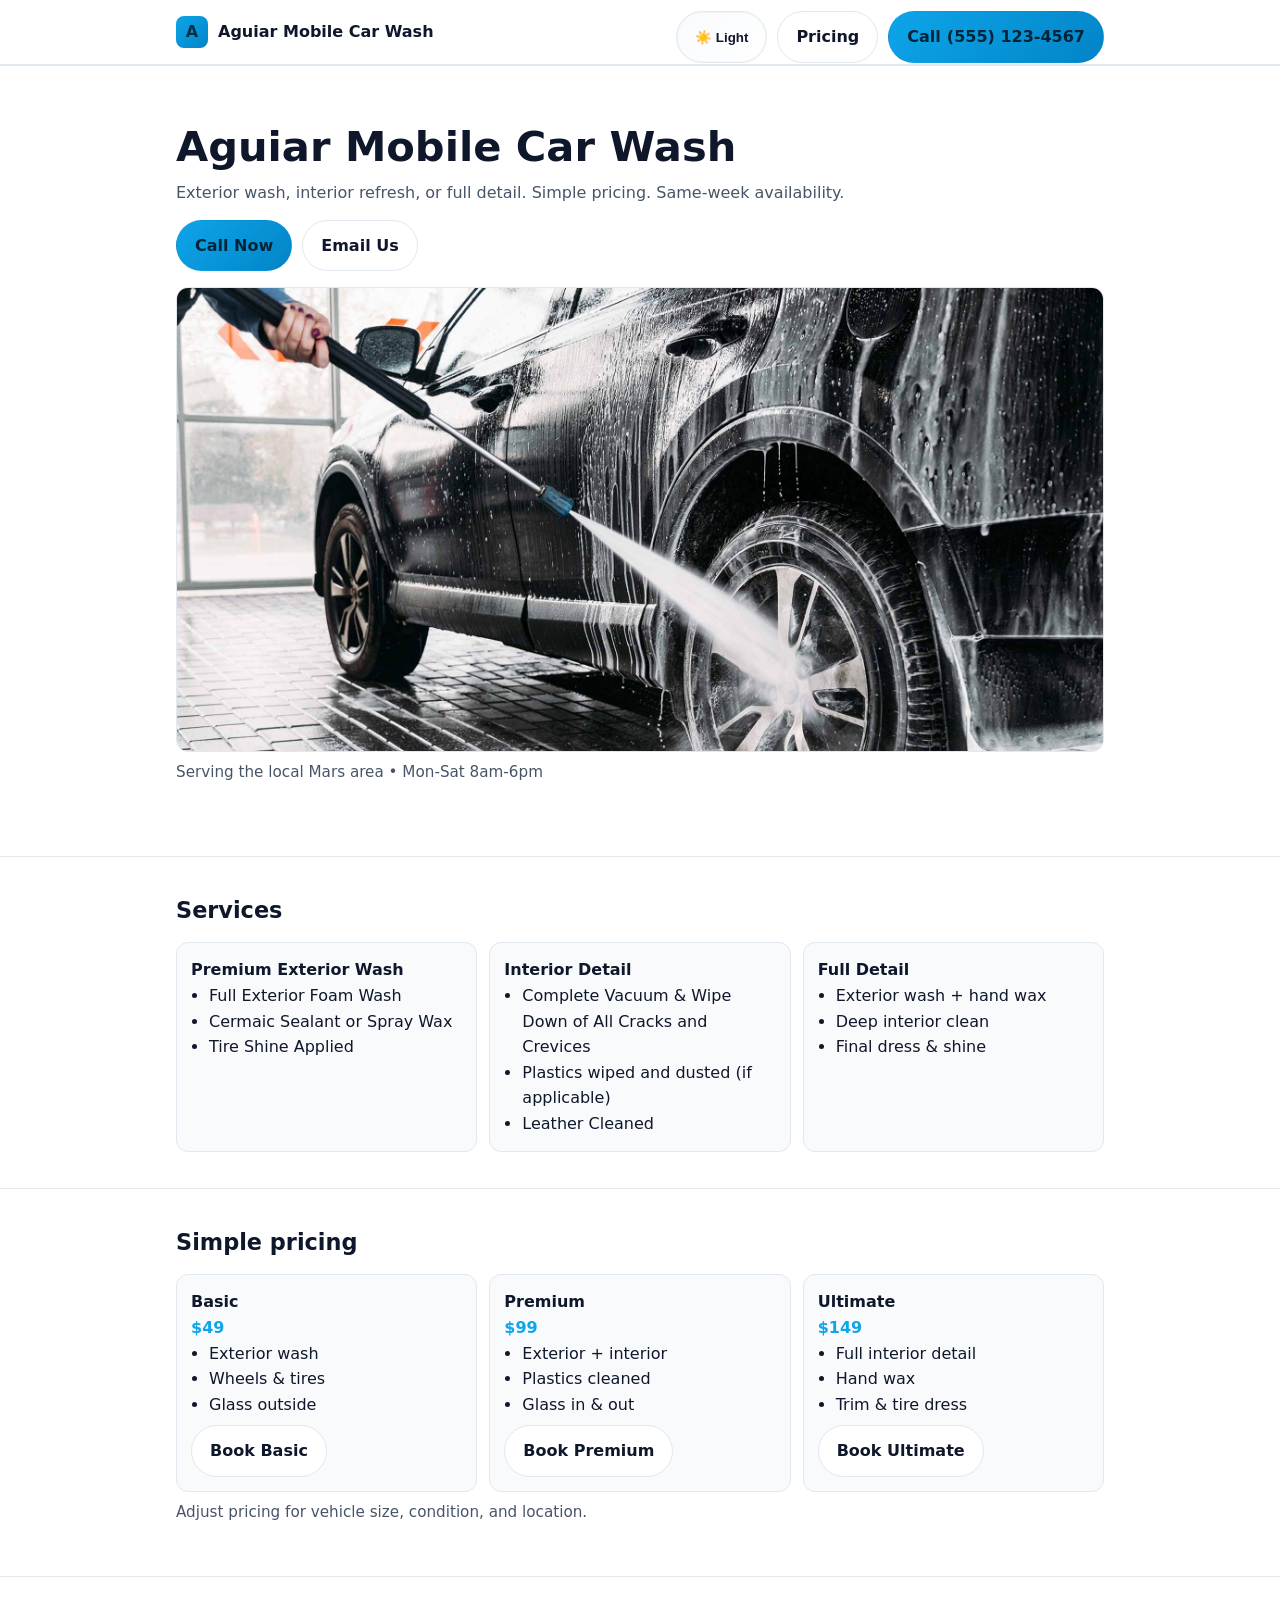
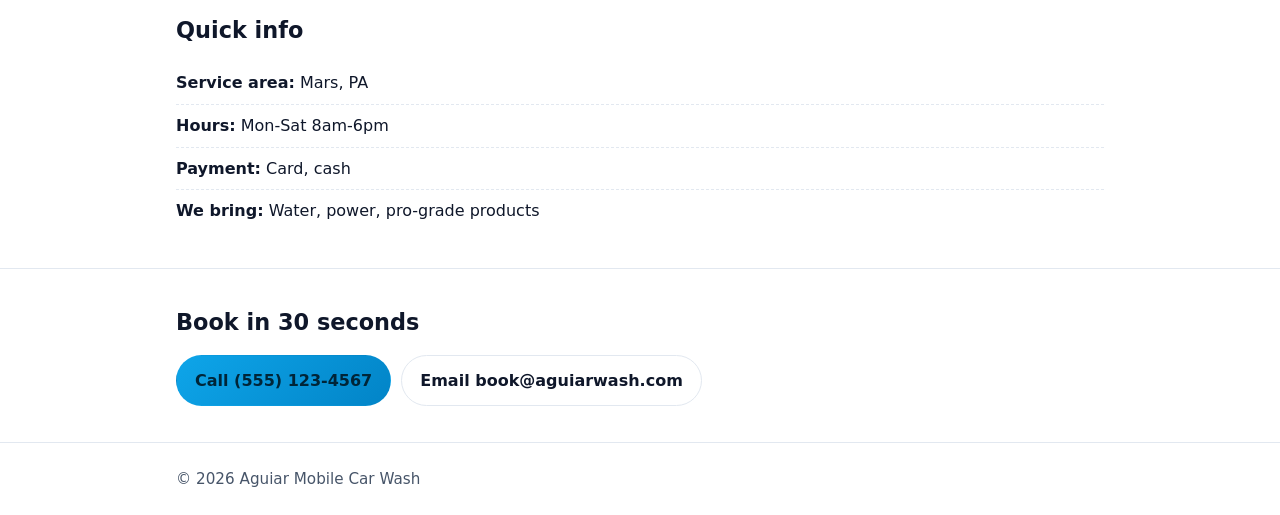
==== index.html @ fbc712be "Test prod 1" ====
<!doctype html>
<html lang="en">
  <head>
    <meta charset="utf-8" />
    <meta name="viewport" content="width=device-width, initial-scale=1" />
    <title>Aguiar Mobile Car Wash</title>
    <meta name="description" content="Simple, on-site mobile car wash and detailing. Fast, reliable, and convenient. Call or email to book today." />
    <link rel="stylesheet" href="styles.css" />
  </head>
  <body>
    <header>
      <div class="container nav">
        <div class="brand"><span class="brand-badge">A</span><span class="brand-name">Aguiar Mobile Car Wash</span></div>
        <div class="cta">
          <button id="theme-toggle" class="btn btn-outline" type="button" aria-pressed="false" title="Toggle theme">Dark</button>
          <a class="btn btn-outline hide-sm" href="#pricing">Pricing</a>
          <a class="btn btn-primary" href="tel:+15551234567">Call<span class="sm-hidden"> (555) 123-4567</span></a>
        </div>
      </div>
    </header>

    <main>
      <section class="hero">
        <div class="container">
          <h1>Aguiar Mobile Car Wash</h1>
          <p class="lead">Exterior wash, interior refresh, or full detail. Simple pricing. Same-week availability.</p>
          <div class="cta">
            <a class="btn btn-primary" href="tel:+15551234567">Call Now</a>
            <a class="btn btn-outline" href="mailto:book@aguiarwash.com?subject=Booking%20Request&body=Name%3A%0D%0APhone%3A%0D%0AVehicle%3A%0D%0APreferred%20date%2Ftime%3A%0D%0AServices%3A%0D%0ALocation%3A%0D%0A">Email Us</a>
          </div>
           <div class="hero-media">
             <img src="carwash1.jpg" alt="Freshly detailed car with water beading" class="hero-image" loading="lazy" width="960" height="540" />
           </div>
          <p class="note">Serving the local Mars area • Mon-Sat 8am-6pm</p>
        </div>
      </section>

      <section id="services">
        <div class="container">
          <h2>Services</h2>
          <div class="grid three">
            <div class="card">
              <strong>Premium Exterior Wash</strong>
              <ul>
                <li>Full Exterior Foam Wash</li>
                <li>Cermaic Sealant or Spray Wax</li>
                <li>Tire Shine Applied</li>
              </ul>
            </div>
            <div class="card">
              <strong>Interior Detail</strong>
              <ul>
                <li>Complete Vacuum & Wipe Down of All Cracks and Crevices</li>
                <li>Plastics wiped and dusted (if applicable)</li>
                <li>Leather Cleaned</li>
              </ul>
            </div>
            <div class="card">
              <strong>Full Detail</strong>
              <ul>
                <li>Exterior wash + hand wax</li>
                <li>Deep interior clean</li>
                <li>Final dress & shine</li>
              </ul>
            </div>
          </div>
        </div>
      </section>

      <section id="pricing">
        <div class="container">
          <h2>Simple pricing</h2>
          <div class="grid three">
            <div class="card">
              <div><strong>Basic</strong></div>
              <div class="price">$49</div>
              <ul>
                <li>Exterior wash</li>
                <li>Wheels & tires</li>
                <li>Glass outside</li>
              </ul>
              <div class="cta" style="margin-top:8px"><a class="btn btn-outline" href="tel:+15551234567">Book Basic</a></div>
            </div>
            <div class="card">
              <div><strong>Premium</strong></div>
              <div class="price">$99</div>
              <ul>
                <li>Exterior + interior</li>
                <li>Plastics cleaned</li>
                <li>Glass in & out</li>
              </ul>
              <div class="cta" style="margin-top:8px"><a class="btn btn-outline" href="tel:+15551234567">Book Premium</a></div>
            </div>
            <div class="card">
              <div><strong>Ultimate</strong></div>
              <div class="price">$149</div>
              <ul>
                <li>Full interior detail</li>
                <li>Hand wax</li>
                <li>Trim & tire dress</li>
              </ul>
              <div class="cta" style="margin-top:8px"><a class="btn btn-outline" href="tel:+15551234567">Book Ultimate</a></div>
            </div>
          </div>
          <p class="note">Adjust pricing for vehicle size, condition, and location.</p>
        </div>
      </section>

      <section id="details">
        <div class="container">
          <h2>Quick info</h2>
          <ul class="list">
            <li><strong>Service area:</strong> Mars, PA</li>
            <li><strong>Hours:</strong> Mon-Sat 8am-6pm</li>
            <li><strong>Payment:</strong> Card, cash</li>
            <li><strong>We bring:</strong> Water, power, pro-grade products</li>
          </ul>
        </div>
      </section>

      <section id="contact">
        <div class="container">
          <h2>Book in 30 seconds</h2>
          <div class="cta">
            <a class="btn btn-primary" href="tel:+15551234567">Call (555) 123-4567</a>
            <a class="btn btn-outline" href="mailto:book@aguiarwash.com?subject=Booking%20Request&body=Name%3A%0D%0APhone%3A%0D%0AVehicle%3A%0D%0APreferred%20date%2Ftime%3A%0D%0AServices%3A%0D%0ALocation%3A%0D%0A">Email book@aguiarwash.com</a>
          </div>
        </div>
      </section>
    </main>

    <footer>
      <div class="container">© <span id="year"></span> Aguiar Mobile Car Wash</div>
    </footer>

    <script src="script.js"></script>
  </body>
  </html>
---- styles.css ----
:root{
  --bg:#ffffff; --text:#0f172a; --muted:#475569; --primary:#0ea5e9; --primary-600:#0284c7; --border:#e2e8f0; --card:#f8fafc;
}
/* Dark theme variables override */
.dark{
  --bg:#0b1220; /* base background */
  --text:#e2e8f0; /* primary text */
  --muted:#94a3b8; /* secondary text */
  --primary:#0ea5e9;
  --primary-600:#0284c7;
  --border:#1f2937; /* subtle borders */
  --card:#0f172a; /* surfaces/cards */
}
*{box-sizing:border-box}
body{margin:0;font-family:ui-sans-serif,system-ui,-apple-system,Segoe UI,Roboto,Helvetica,Arial;color:var(--text);background:var(--bg);line-height:1.6}
a{color:inherit;text-decoration:none}
.container{max-width:960px;margin:0 auto;padding:0 16px}
header{position:sticky;top:0;background:var(--bg);border-bottom:1px solid var(--border)}
.nav{display:flex;align-items:center;justify-content:space-between;height:64px}
.nav .cta{flex-wrap:nowrap}
.brand{min-width:0}
.brand-name{white-space:nowrap;overflow:hidden;text-overflow:ellipsis}
.brand{display:flex;align-items:center;gap:10px;font-weight:800}
.brand-badge{display:grid;place-items:center;width:32px;height:32px;border-radius:8px;background:linear-gradient(135deg,var(--primary),var(--primary-600));color:#003247}
.hero{padding:56px 0}
h1{margin:0 0 8px;font-size:clamp(1.8rem,4vw,2.6rem);line-height:1.2}
.lead{color:var(--muted);margin:0 0 14px}
.cta{display:flex;flex-wrap:wrap;gap:10px;margin-top:10px}
.hero-media{margin-top:16px}
.hero-image{display:block;width:100%;height:auto;border-radius:12px;border:1px solid var(--border)}
.btn{display:inline-flex;align-items:center;justify-content:center;padding:12px 18px;border-radius:999px;border:1px solid var(--border);font-weight:700}
.btn .sm-hidden{margin-left:6px}
.btn-primary{background:linear-gradient(135deg,var(--primary),var(--primary-600));color:#002538;border-color:transparent}
.btn-outline{background:var(--bg)}
.btn-contrast{background:var(--card); color:var(--text); border-color:var(--border)}
.btn-contrast:hover{filter:brightness(1.06)}
section{padding:36px 0;border-top:1px solid var(--border)}
h2{margin:0 0 14px;font-size:1.4rem}
.grid{display:grid;gap:12px}
.grid.three{grid-template-columns:repeat(3,1fr)}
.card{background:var(--card);border:1px solid var(--border);border-radius:12px;padding:14px}
ul{margin:0;padding-left:18px}
.list{padding-left:0}
.list li{list-style:none;padding:8px 0;border-top:1px dashed var(--border)}
.list li:first-child{border-top:0}
.price{font-weight:900;color:var(--primary)}
footer{padding:24px 0;border-top:1px solid var(--border);color:var(--muted);font-size:.95rem}
.note{color:var(--muted);font-size:.95rem;margin-top:8px}
@media (max-width:800px){.grid.three{grid-template-columns:1fr}}

/* Mobile-friendly tweaks */
@media (max-width:480px){
  .nav{gap:10px}
  .brand-badge{width:28px;height:28px}
  .brand-name{font-size:0.95rem}
  .cta{gap:8px}
  .cta .btn{flex:0 0 auto}
  .sm-hidden{display:none}
  .hide-sm{display:none}
  .btn{padding:10px 14px}
}

/* Theme toggle pill styling for contrast in both themes */
#theme-toggle{
  background:linear-gradient(135deg,var(--card),var(--bg));
  color:var(--text);
  border-color:var(--border);
  box-shadow:0 0 0 1px rgba(0,0,0,.03) inset;
}
.dark #theme-toggle{
  background:linear-gradient(135deg,#0f172a,#0b1220);
  color:#e5f2ff;
  border-color:#253044;
  box-shadow:0 0 0 1px rgba(255,255,255,.06) inset;
}
#theme-toggle:hover{filter:brightness(1.05)}
#theme-toggle:focus-visible{outline:2px solid var(--primary);outline-offset:2px}
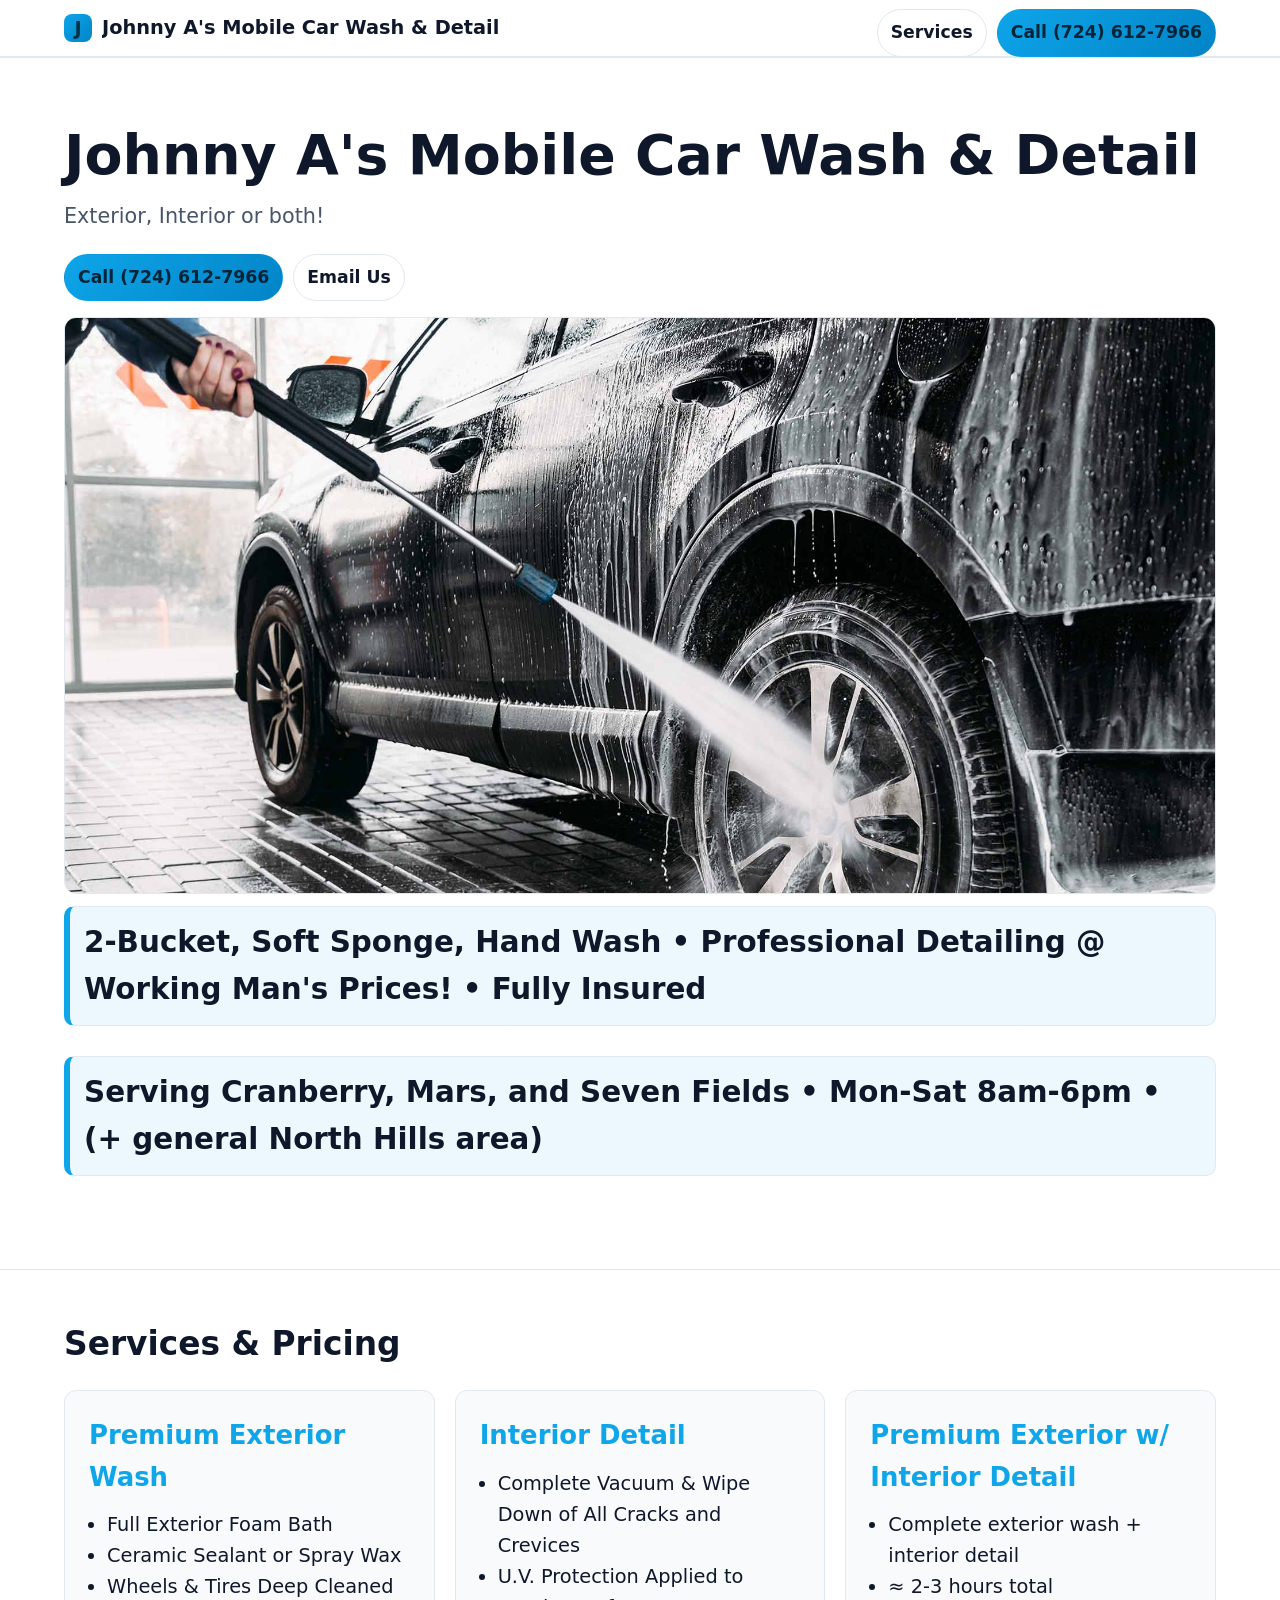
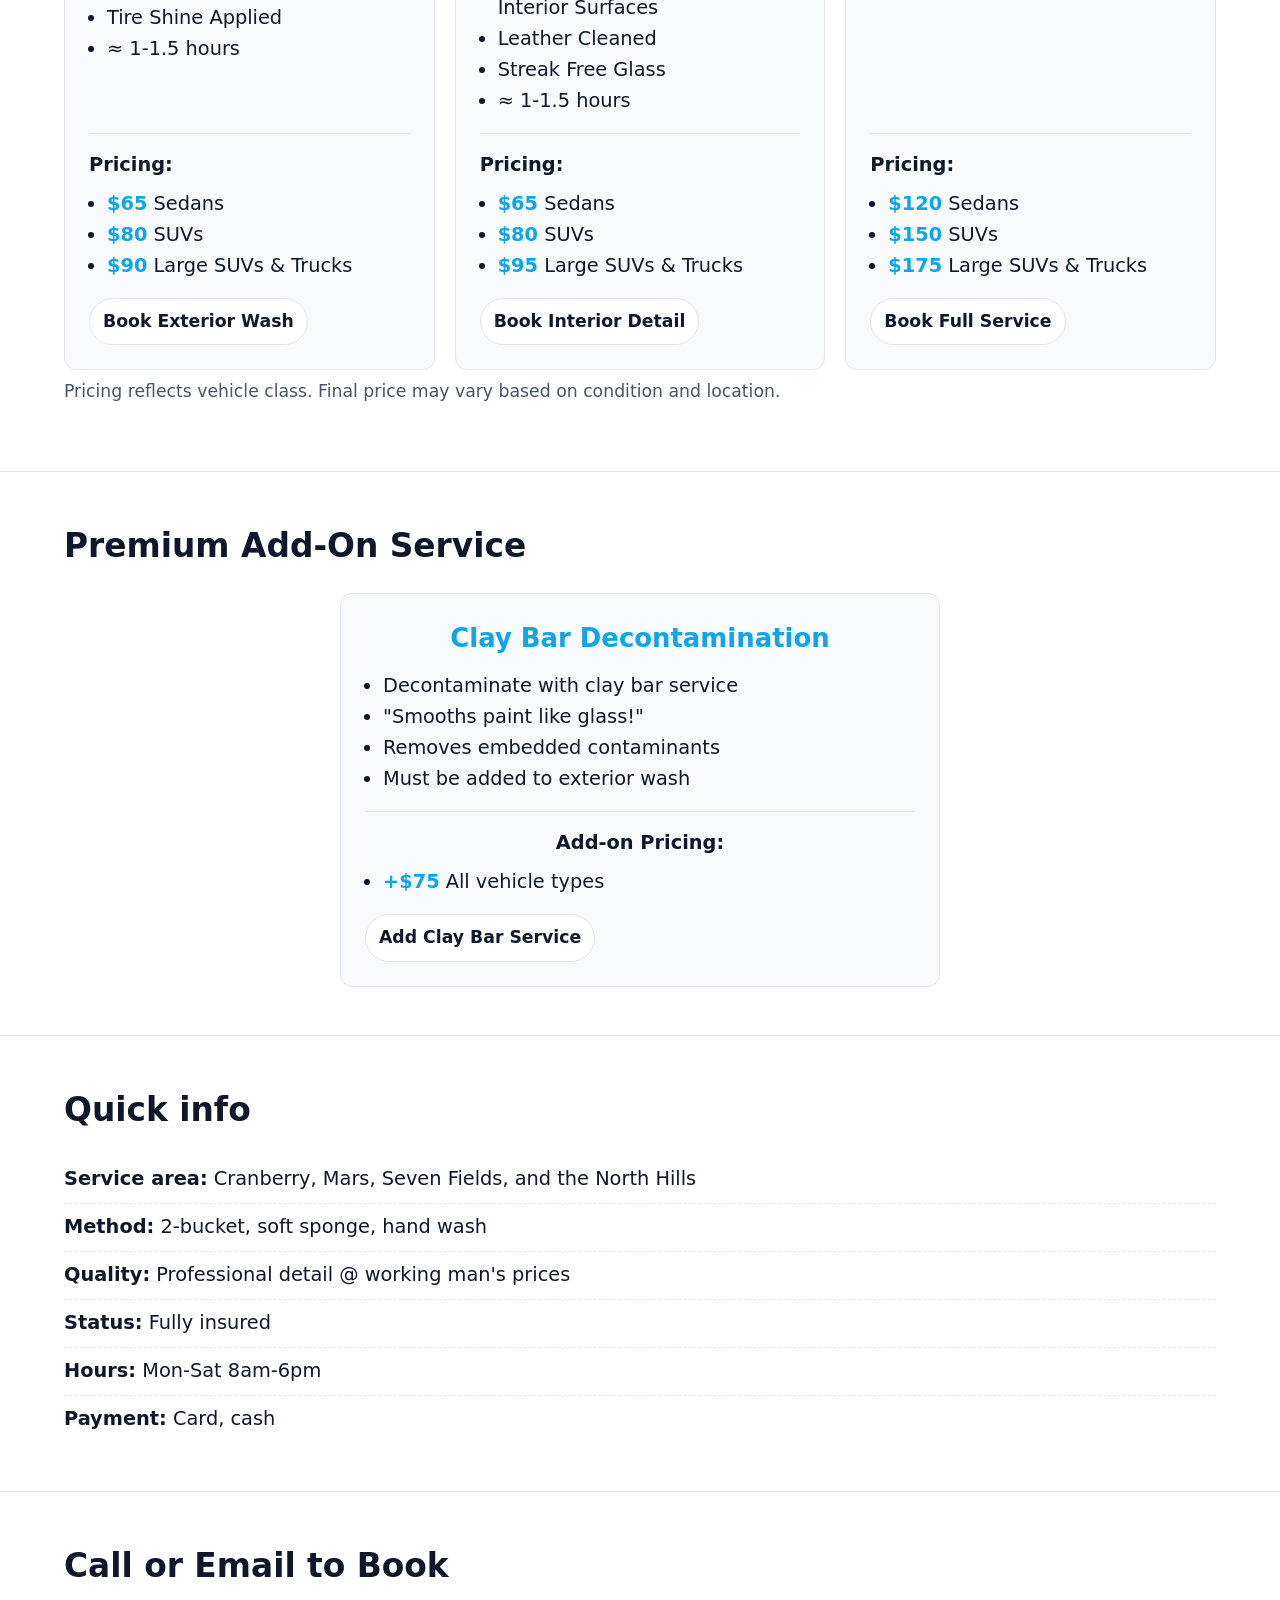
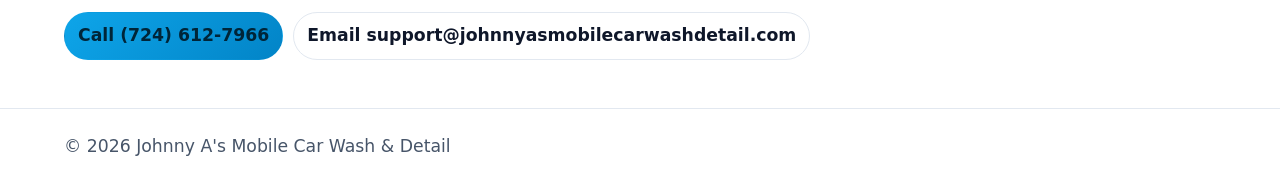
==== commit 1145c678: "Updated site with the specific information. Removed dark mode since light seems more suitable. Organ" ====
--- a/index.html
+++ b/index.html
@@ -3,18 +3,17 @@
   <head>
     <meta charset="utf-8" />
     <meta name="viewport" content="width=device-width, initial-scale=1" />
-    <title>Aguiar Mobile Car Wash</title>
-    <meta name="description" content="Simple, on-site mobile car wash and detailing. Fast, reliable, and convenient. Call or email to book today." />
+    <title>Johnny A's Mobile Car Wash & Detail</title>
+    <meta name="description" content="Johnny A's Mobile Car Wash & Detail serving Cranberry, Mars, and Seven Fields. Exterior, interior, or both. Professional detail at working man's prices. Fully insured. Call 724-612-7966." />
     <link rel="stylesheet" href="styles.css" />
   </head>
   <body>
     <header>
-      <div class="container nav">
-        <div class="brand"><span class="brand-badge">A</span><span class="brand-name">Aguiar Mobile Car Wash</span></div>
+        <div class="container nav">
+          <div class="brand"><span class="brand-badge">J</span><span class="brand-name">Johnny A's Mobile Car Wash & Detail</span></div>
         <div class="cta">
-          <button id="theme-toggle" class="btn btn-outline" type="button" aria-pressed="false" title="Toggle theme">Dark</button>
-          <a class="btn btn-outline hide-sm" href="#pricing">Pricing</a>
-          <a class="btn btn-primary" href="tel:+15551234567">Call<span class="sm-hidden"> (555) 123-4567</span></a>
+          <a class="btn btn-outline hide-sm" href="#services">Services</a>
+          <a class="btn btn-primary" href="tel:+17246127966">Call<span class="sm-hidden"> (724) 612-7966</span></a>
         </div>
       </div>
     </header>
@@ -22,87 +21,105 @@
     <main>
       <section class="hero">
         <div class="container">
-          <h1>Aguiar Mobile Car Wash</h1>
-          <p class="lead">Exterior wash, interior refresh, or full detail. Simple pricing. Same-week availability.</p>
+          <h1>Johnny A's Mobile Car Wash & Detail</h1>
+          <p class="lead">Exterior, Interior or both!</p>
           <div class="cta">
-            <a class="btn btn-primary" href="tel:+15551234567">Call Now</a>
-            <a class="btn btn-outline" href="mailto:book@aguiarwash.com?subject=Booking%20Request&body=Name%3A%0D%0APhone%3A%0D%0AVehicle%3A%0D%0APreferred%20date%2Ftime%3A%0D%0AServices%3A%0D%0ALocation%3A%0D%0A">Email Us</a>
+            <a class="btn btn-primary" href="tel:+17246127966">Call (724) 612-7966</a>
+            <a class="btn btn-outline" href="mailto:support@johnnyasmobilecarwashdetail.com?subject=Booking%20Request&body=Name%3A%0D%0APhone%3A%0D%0AVehicle%3A%0D%0APreferred%20date%2Ftime%3A%0D%0AServices%20%28interior%2C%20exterior%2C%20or%20both%29%3A%0D%0ALocation%3A%0D%0A">Email Us</a>
           </div>
            <div class="hero-media">
              <img src="carwash1.jpg" alt="Freshly detailed car with water beading" class="hero-image" loading="lazy" width="960" height="540" />
            </div>
-          <p class="note">Serving the local Mars area • Mon-Sat 8am-6pm</p>
+                     <p class="note note-hero">2-Bucket, Soft Sponge, Hand Wash • Professional Detailing @ Working Man's Prices! • Fully Insured</p>
+           <p class="note note-hero">Serving Cranberry, Mars, and Seven Fields • Mon-Sat 8am-6pm • (+ general North Hills area)</p>
         </div>
       </section>
 
       <section id="services">
         <div class="container">
-          <h2>Services</h2>
+          <h2>Services & Pricing</h2>
           <div class="grid three">
             <div class="card">
-              <strong>Premium Exterior Wash</strong>
-              <ul>
-                <li>Full Exterior Foam Wash</li>
-                <li>Cermaic Sealant or Spray Wax</li>
+              <h3 style="margin:0 0 12px;font-size:1.5rem;color:var(--primary)">Premium Exterior Wash</h3>
+              <ul style="margin-bottom:16px">
+                <li>Full Exterior Foam Bath</li>
+                <li>Ceramic Sealant or Spray Wax</li>
+                <li>Wheels & Tires Deep Cleaned</li>
                 <li>Tire Shine Applied</li>
+                <li>≈ 1-1.5 hours</li>
               </ul>
+              <div class="card-pricing">
+                <strong style="display:block;margin-bottom:8px">Pricing:</strong>
+                <ul style="margin-bottom:16px">
+                  <li><span class="price">$65</span> Sedans</li>
+                  <li><span class="price">$80</span> SUVs</li>
+                  <li><span class="price">$90</span> Large SUVs & Trucks</li>
+                </ul>
+                <div class="cta"><a class="btn btn-outline book-trigger" href="#" data-service="Premium Exterior Wash">Book Exterior Wash</a></div>
+              </div>
             </div>
             <div class="card">
-              <strong>Interior Detail</strong>
-              <ul>
+              <h3 style="margin:0 0 12px;font-size:1.5rem;color:var(--primary)">Interior Detail</h3>
+              <ul style="margin-bottom:16px">
                 <li>Complete Vacuum & Wipe Down of All Cracks and Crevices</li>
-                <li>Plastics wiped and dusted (if applicable)</li>
+                <li>U.V. Protection Applied to Interior Surfaces</li>
                 <li>Leather Cleaned</li>
+                <li>Streak Free Glass</li>
+                <li>≈ 1-1.5 hours</li>
               </ul>
+              <div class="card-pricing">
+                <strong style="display:block;margin-bottom:8px">Pricing:</strong>
+                <ul style="margin-bottom:16px">
+                  <li><span class="price">$65</span> Sedans</li>
+                  <li><span class="price">$80</span> SUVs</li>
+                  <li><span class="price">$95</span> Large SUVs & Trucks</li>
+                </ul>
+                <div class="cta"><a class="btn btn-outline book-trigger" href="#" data-service="Interior Detail">Book Interior Detail</a></div>
+              </div>
             </div>
             <div class="card">
-              <strong>Full Detail</strong>
-              <ul>
-                <li>Exterior wash + hand wax</li>
-                <li>Deep interior clean</li>
-                <li>Final dress & shine</li>
+              <h3 style="margin:0 0 12px;font-size:1.5rem;color:var(--primary)">Premium Exterior w/ Interior Detail</h3>
+              <ul style="margin-bottom:16px">
+                <li>Complete exterior wash + interior detail</li>
+                <li>≈ 2-3 hours total</li>
               </ul>
+              <div class="card-pricing">
+                <strong style="display:block;margin-bottom:8px">Pricing:</strong>
+                <ul style="margin-bottom:16px">
+                  <li><span class="price">$120</span> Sedans</li>
+                  <li><span class="price">$150</span> SUVs</li>
+                  <li><span class="price">$175</span> Large SUVs & Trucks</li>
+                </ul>
+                <div class="cta"><a class="btn btn-outline book-trigger" href="#" data-service="Full Service (Exterior + Interior)">Book Full Service</a></div>
+              </div>
             </div>
+
           </div>
+          <p class="note">Pricing reflects vehicle class. Final price may vary based on condition and location.</p>
         </div>
       </section>
 
-      <section id="pricing">
+      <section id="add-ons">
         <div class="container">
-          <h2>Simple pricing</h2>
-          <div class="grid three">
-            <div class="card">
-              <div><strong>Basic</strong></div>
-              <div class="price">$49</div>
-              <ul>
-                <li>Exterior wash</li>
-                <li>Wheels & tires</li>
-                <li>Glass outside</li>
+          <h2>Premium Add-On Service</h2>
+          <div class="grid" style="max-width:600px;margin:0 auto;">
+            <div class="card" style="text-align:center;">
+              <h3 style="margin:0 0 12px;font-size:1.5rem;color:var(--primary)">Clay Bar Decontamination</h3>
+              <ul style="margin-bottom:16px;text-align:left;">
+                <li>Decontaminate with clay bar service</li>
+                <li>"Smooths paint like glass!"</li>
+                <li>Removes embedded contaminants</li>
+                <li>Must be added to exterior wash</li>
               </ul>
-              <div class="cta" style="margin-top:8px"><a class="btn btn-outline" href="tel:+15551234567">Book Basic</a></div>
-            </div>
-            <div class="card">
-              <div><strong>Premium</strong></div>
-              <div class="price">$99</div>
-              <ul>
-                <li>Exterior + interior</li>
-                <li>Plastics cleaned</li>
-                <li>Glass in & out</li>
-              </ul>
-              <div class="cta" style="margin-top:8px"><a class="btn btn-outline" href="tel:+15551234567">Book Premium</a></div>
-            </div>
-            <div class="card">
-              <div><strong>Ultimate</strong></div>
-              <div class="price">$149</div>
-              <ul>
-                <li>Full interior detail</li>
-                <li>Hand wax</li>
-                <li>Trim & tire dress</li>
-              </ul>
-              <div class="cta" style="margin-top:8px"><a class="btn btn-outline" href="tel:+15551234567">Book Ultimate</a></div>
+              <div class="card-pricing">
+                <strong style="display:block;margin-bottom:8px">Add-on Pricing:</strong>
+                <ul style="margin-bottom:16px;text-align:left;">
+                  <li><span class="price">+$75</span> All vehicle types</li>
+                </ul>
+                <div class="cta"><a class="btn btn-outline book-trigger" href="#" data-service="Clay Bar Decontamination (Add-on)">Add Clay Bar Service</a></div>
+              </div>
             </div>
           </div>
-          <p class="note">Adjust pricing for vehicle size, condition, and location.</p>
         </div>
       </section>
 
@@ -110,27 +127,29 @@
         <div class="container">
           <h2>Quick info</h2>
           <ul class="list">
-            <li><strong>Service area:</strong> Mars, PA</li>
+            <li><strong>Service area:</strong> Cranberry, Mars, Seven Fields, and the North Hills</li>
+            <li><strong>Method:</strong> 2-bucket, soft sponge, hand wash</li>
+            <li><strong>Quality:</strong> Professional detail @ working man's prices</li>
+            <li><strong>Status:</strong> Fully insured</li>
             <li><strong>Hours:</strong> Mon-Sat 8am-6pm</li>
             <li><strong>Payment:</strong> Card, cash</li>
-            <li><strong>We bring:</strong> Water, power, pro-grade products</li>
           </ul>
         </div>
       </section>
 
       <section id="contact">
         <div class="container">
-          <h2>Book in 30 seconds</h2>
+          <h2>Call or Email to Book</h2>
           <div class="cta">
-            <a class="btn btn-primary" href="tel:+15551234567">Call (555) 123-4567</a>
-            <a class="btn btn-outline" href="mailto:book@aguiarwash.com?subject=Booking%20Request&body=Name%3A%0D%0APhone%3A%0D%0AVehicle%3A%0D%0APreferred%20date%2Ftime%3A%0D%0AServices%3A%0D%0ALocation%3A%0D%0A">Email book@aguiarwash.com</a>
+            <a class="btn btn-primary" href="tel:+17246127966">Call (724) 612-7966</a>
+            <a class="btn btn-outline" href="mailto:support@johnnyasmobilecarwashdetail.com?subject=Booking%20Request&body=Name%3A%0D%0APhone%3A%0D%0AVehicle%3A%0D%0APreferred%20date%2Ftime%3A%0D%0AServices%3A%0D%0ALocation%3A%0D%0A">Email support@johnnyasmobilecarwashdetail.com</a>
           </div>
         </div>
       </section>
     </main>
 
     <footer>
-      <div class="container">© <span id="year"></span> Aguiar Mobile Car Wash</div>
+      <div class="container">© <span id="year"></span> Johnny A's Mobile Car Wash & Detail</div>
     </footer>
 
     <script src="script.js"></script>
--- a/styles.css
+++ b/styles.css
@@ -1,79 +1,81 @@
 :root{
   --bg:#ffffff; --text:#0f172a; --muted:#475569; --primary:#0ea5e9; --primary-600:#0284c7; --border:#e2e8f0; --card:#f8fafc;
 }
-/* Dark theme variables override */
-.dark{
-  --bg:#0b1220; /* base background */
-  --text:#e2e8f0; /* primary text */
-  --muted:#94a3b8; /* secondary text */
-  --primary:#0ea5e9;
-  --primary-600:#0284c7;
-  --border:#1f2937; /* subtle borders */
-  --card:#0f172a; /* surfaces/cards */
-}
+
+html{font-size:108%}
+
 *{box-sizing:border-box}
-body{margin:0;font-family:ui-sans-serif,system-ui,-apple-system,Segoe UI,Roboto,Helvetica,Arial;color:var(--text);background:var(--bg);line-height:1.6}
+body{margin:0;font-family:ui-sans-serif,system-ui,-apple-system,Segoe UI,Roboto,Helvetica,Arial;color:var(--text);background:var(--bg);line-height:1.6;font-size:1.12rem}
 a{color:inherit;text-decoration:none}
-.container{max-width:960px;margin:0 auto;padding:0 16px}
+.container{max-width:1200px;margin:0 auto;padding:0 24px}
 header{position:sticky;top:0;background:var(--bg);border-bottom:1px solid var(--border)}
-.nav{display:flex;align-items:center;justify-content:space-between;height:64px}
+.nav{display:flex;align-items:center;justify-content:space-between;height:56px}
 .nav .cta{flex-wrap:nowrap}
 .brand{min-width:0}
 .brand-name{white-space:nowrap;overflow:hidden;text-overflow:ellipsis}
 .brand{display:flex;align-items:center;gap:10px;font-weight:800}
-.brand-badge{display:grid;place-items:center;width:32px;height:32px;border-radius:8px;background:linear-gradient(135deg,var(--primary),var(--primary-600));color:#003247}
-.hero{padding:56px 0}
-h1{margin:0 0 8px;font-size:clamp(1.8rem,4vw,2.6rem);line-height:1.2}
-.lead{color:var(--muted);margin:0 0 14px}
+.brand-badge{display:grid;place-items:center;width:28px;height:28px;border-radius:8px;background:linear-gradient(135deg,var(--primary),var(--primary-600));color:#003247}
+.hero{padding:64px 0}
+h1{margin:0 0 12px;font-size:clamp(2.2rem,5vw,3.2rem);line-height:1.2}
+.lead{color:var(--muted);margin:0 0 20px;font-size:1.2rem}
 .cta{display:flex;flex-wrap:wrap;gap:10px;margin-top:10px}
 .hero-media{margin-top:16px}
 .hero-image{display:block;width:100%;height:auto;border-radius:12px;border:1px solid var(--border)}
-.btn{display:inline-flex;align-items:center;justify-content:center;padding:12px 18px;border-radius:999px;border:1px solid var(--border);font-weight:700}
+.btn{display:inline-flex;align-items:center;justify-content:center;padding:9px 13px;border-radius:999px;border:1px solid var(--border);font-weight:700;font-size:1rem}
 .btn .sm-hidden{margin-left:6px}
 .btn-primary{background:linear-gradient(135deg,var(--primary),var(--primary-600));color:#002538;border-color:transparent}
 .btn-outline{background:var(--bg)}
 .btn-contrast{background:var(--card); color:var(--text); border-color:var(--border)}
 .btn-contrast:hover{filter:brightness(1.06)}
-section{padding:36px 0;border-top:1px solid var(--border)}
-h2{margin:0 0 14px;font-size:1.4rem}
-.grid{display:grid;gap:12px}
-.grid.three{grid-template-columns:repeat(3,1fr)}
-.card{background:var(--card);border:1px solid var(--border);border-radius:12px;padding:14px}
+section{padding:48px 0;border-top:1px solid var(--border);scroll-margin-top:80px}
+h2{margin:0 0 20px;font-size:1.9rem}
+h3{margin:0 0 12px;font-size:1.35rem}
+.grid{display:grid;gap:20px}
+.grid.three{grid-template-columns:repeat(auto-fit,minmax(320px,1fr))}
+.card{background:var(--card);border:1px solid var(--border);border-radius:12px;padding:24px;display:flex;flex-direction:column;height:100%}
 ul{margin:0;padding-left:18px}
 .list{padding-left:0}
 .list li{list-style:none;padding:8px 0;border-top:1px dashed var(--border)}
 .list li:first-child{border-top:0}
 .price{font-weight:900;color:var(--primary)}
-footer{padding:24px 0;border-top:1px solid var(--border);color:var(--muted);font-size:.95rem}
-.note{color:var(--muted);font-size:.95rem;margin-top:8px}
+.card-pricing{margin-top:auto;border-top:1px solid var(--border);padding-top:16px}
+footer{padding:24px 0;border-top:1px solid var(--border);color:var(--muted);font-size:1rem}
+.note{color:var(--muted);font-size:1rem;margin-top:8px}
+/* More pronounced hero notes */
+.note-hero{
+  --accent: var(--primary);
+  font-size: clamp(1.2rem, 2.6vw, 1.7rem);
+  color: var(--text);
+  font-weight: 800;
+  background: linear-gradient(0deg, rgba(14,165,233,0.08), rgba(14,165,233,0.08));
+  border: 1px solid var(--border);
+  border-left: 6px solid var(--accent);
+  border-radius: 10px;
+  padding: 12px 14px;
+  margin-top: 12px;
+}
 @media (max-width:800px){.grid.three{grid-template-columns:1fr}}
 
 /* Mobile-friendly tweaks */
 @media (max-width:480px){
-  .nav{gap:10px}
-  .brand-badge{width:28px;height:28px}
-  .brand-name{font-size:0.95rem}
-  .cta{gap:8px}
+  .nav{gap:8px;height:48px}
+  .brand-badge{width:24px;height:24px;font-size:0.9rem}
+  .brand-name{font-size:0.85rem}
+  .cta{gap:6px}
   .cta .btn{flex:0 0 auto}
   .sm-hidden{display:none}
   .hide-sm{display:none}
-  .btn{padding:10px 14px}
+  .btn{padding:7px 11px;font-size:0.88rem}
 }
 
-/* Theme toggle pill styling for contrast in both themes */
-#theme-toggle{
-  background:linear-gradient(135deg,var(--card),var(--bg));
-  color:var(--text);
-  border-color:var(--border);
-  box-shadow:0 0 0 1px rgba(0,0,0,.03) inset;
-}
-.dark #theme-toggle{
-  background:linear-gradient(135deg,#0f172a,#0b1220);
-  color:#e5f2ff;
-  border-color:#253044;
-  box-shadow:0 0 0 1px rgba(255,255,255,.06) inset;
-}
-#theme-toggle:hover{filter:brightness(1.05)}
-#theme-toggle:focus-visible{outline:2px solid var(--primary);outline-offset:2px}
+/* Inline pop-out for booking actions */
+.book-pop{display:inline-flex;gap:8px;align-items:center;animation:book-pop-in .14s ease-out}
+.btn-mini{display:inline-flex;align-items:center;justify-content:center;min-width:36px;height:36px;padding:0 10px;border-radius:999px;border:1px solid var(--border);font-weight:700}
+.btn-mini .label{margin-left:6px;font-size:0.95rem}
+.btn-phone{background:linear-gradient(135deg,var(--primary),var(--primary-600));color:#002538;border-color:transparent}
+.btn-email{background:var(--card);color:var(--text);border-color:var(--border)}
+@keyframes book-pop-in{from{transform:scale(0.98);opacity:0}to{transform:scale(1);opacity:1}}
 
-
+/* Ensure pop-out sits below the trigger inside pricing cards */
+.card .card-pricing .cta{align-items:flex-start}
+.card .card-pricing .cta .book-pop{flex:0 0 100%}
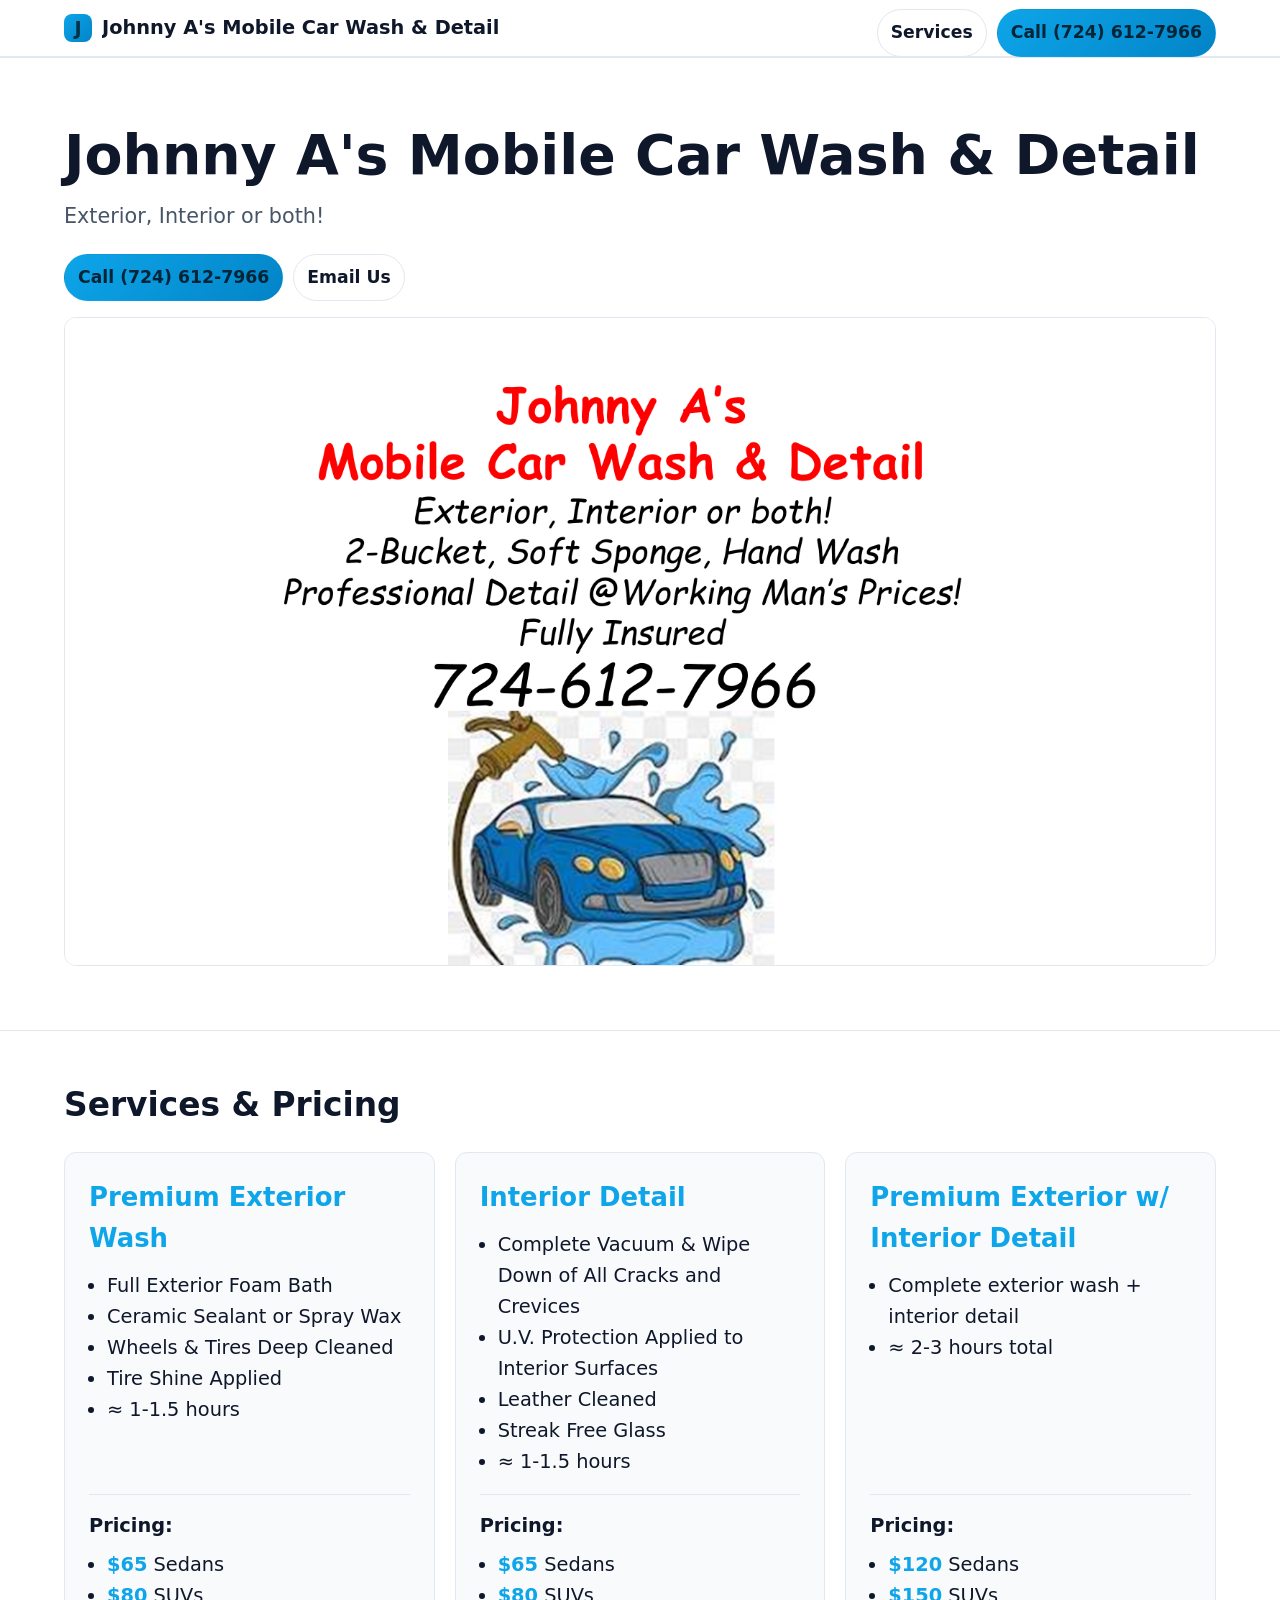
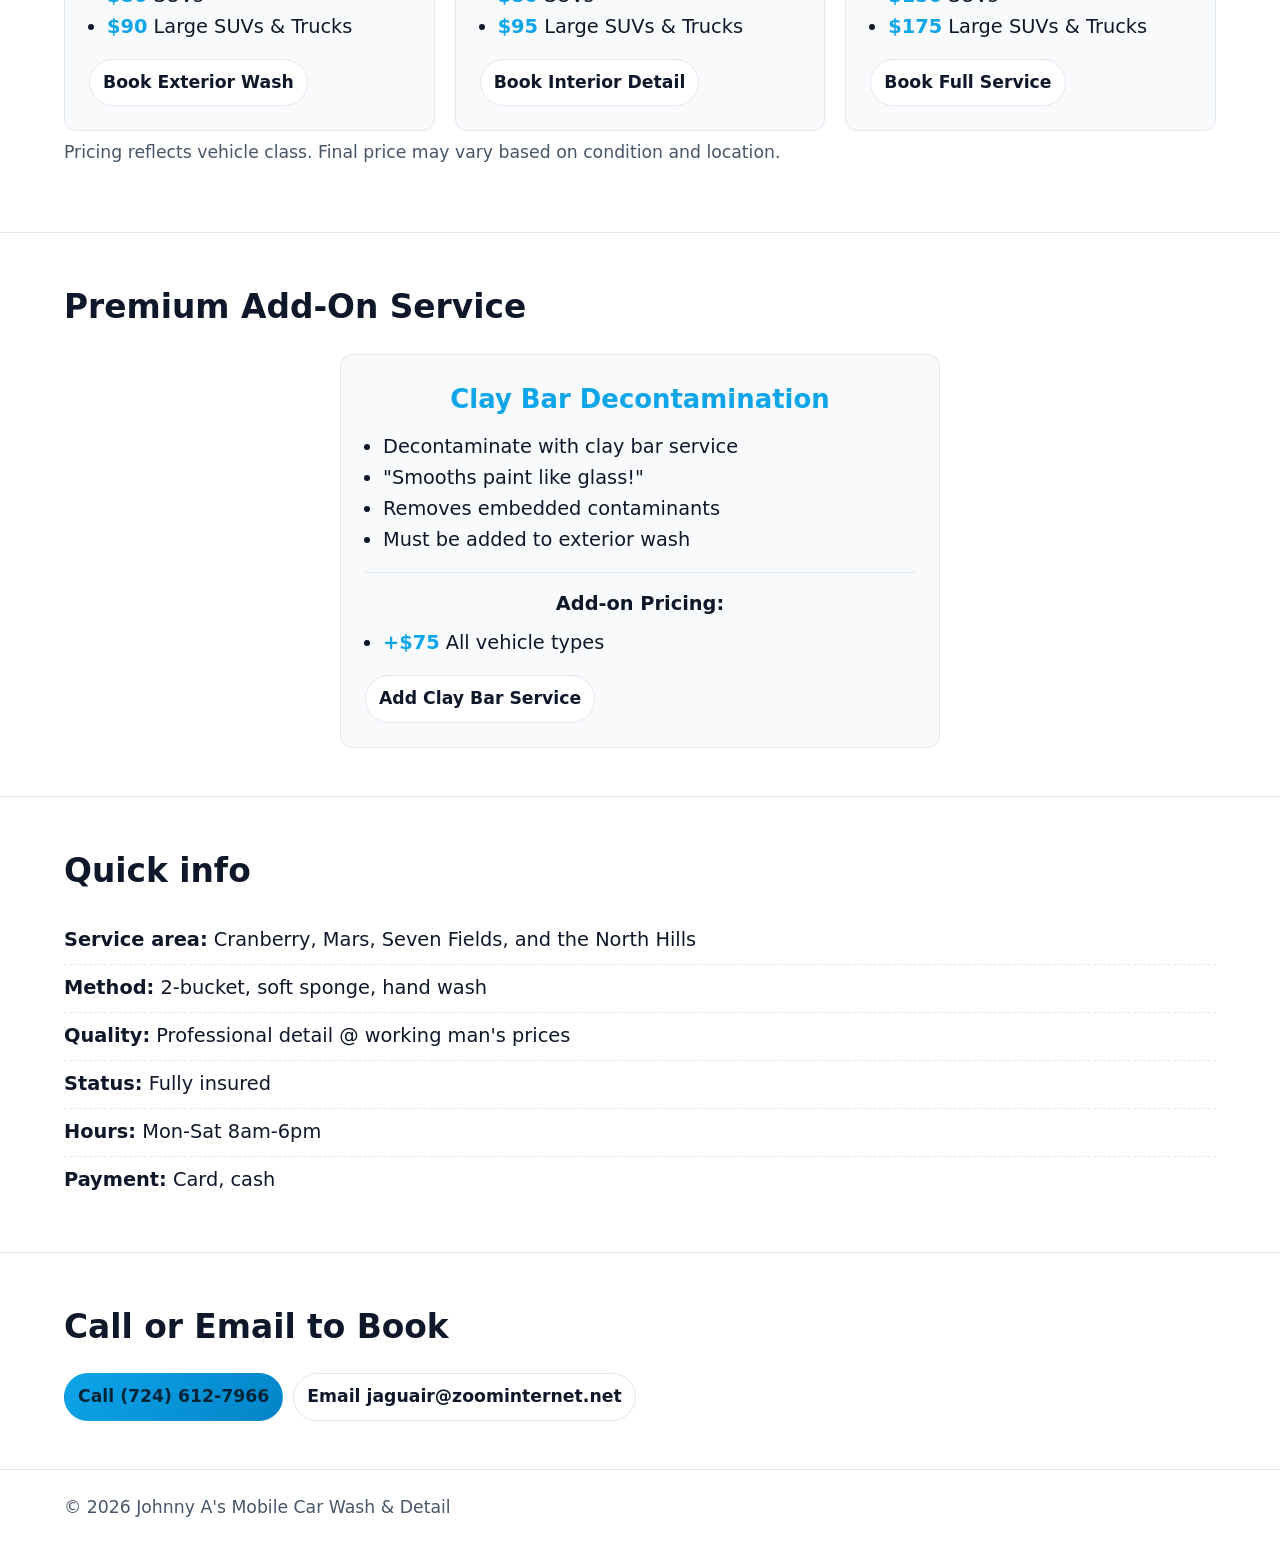
==== commit 58c7a334: "Update site to add new image. Removed footer info since its in the image. Also updated email address" ====
--- a/index.html
+++ b/index.html
@@ -23,15 +23,13 @@
         <div class="container">
           <h1>Johnny A's Mobile Car Wash & Detail</h1>
           <p class="lead">Exterior, Interior or both!</p>
-          <div class="cta">
+           <div class="cta">
             <a class="btn btn-primary" href="tel:+17246127966">Call (724) 612-7966</a>
-            <a class="btn btn-outline" href="mailto:support@johnnyasmobilecarwashdetail.com?subject=Booking%20Request&body=Name%3A%0D%0APhone%3A%0D%0AVehicle%3A%0D%0APreferred%20date%2Ftime%3A%0D%0AServices%20%28interior%2C%20exterior%2C%20or%20both%29%3A%0D%0ALocation%3A%0D%0A">Email Us</a>
+            <a class="btn btn-outline" href="mailto:jaguair@zoominternet.net?subject=Booking%20Request&body=Name%3A%0D%0APhone%3A%0D%0AVehicle%3A%0D%0APreferred%20date%2Ftime%3A%0D%0AServices%20%28interior%2C%20exterior%2C%20or%20both%29%3A%0D%0ALocation%3A%0D%0A">Email Us</a>
           </div>
            <div class="hero-media">
-             <img src="carwash1.jpg" alt="Freshly detailed car with water beading" class="hero-image" loading="lazy" width="960" height="540" />
+             <img src="logoimage.png" alt="Freshly detailed car with water beading" class="hero-image" loading="lazy" width="960" height="540" />
            </div>
-                     <p class="note note-hero">2-Bucket, Soft Sponge, Hand Wash • Professional Detailing @ Working Man's Prices! • Fully Insured</p>
-           <p class="note note-hero">Serving Cranberry, Mars, and Seven Fields • Mon-Sat 8am-6pm • (+ general North Hills area)</p>
         </div>
       </section>
 
@@ -142,7 +140,7 @@
           <h2>Call or Email to Book</h2>
           <div class="cta">
             <a class="btn btn-primary" href="tel:+17246127966">Call (724) 612-7966</a>
-            <a class="btn btn-outline" href="mailto:support@johnnyasmobilecarwashdetail.com?subject=Booking%20Request&body=Name%3A%0D%0APhone%3A%0D%0AVehicle%3A%0D%0APreferred%20date%2Ftime%3A%0D%0AServices%3A%0D%0ALocation%3A%0D%0A">Email support@johnnyasmobilecarwashdetail.com</a>
+            <a class="btn btn-outline" href="mailto:jaguair@zoominternet.net?subject=Booking%20Request&body=Name%3A%0D%0APhone%3A%0D%0AVehicle%3A%0D%0APreferred%20date%2Ftime%3A%0D%0AServices%3A%0D%0ALocation%3A%0D%0A">Email jaguair@zoominternet.net</a>
           </div>
         </div>
       </section>
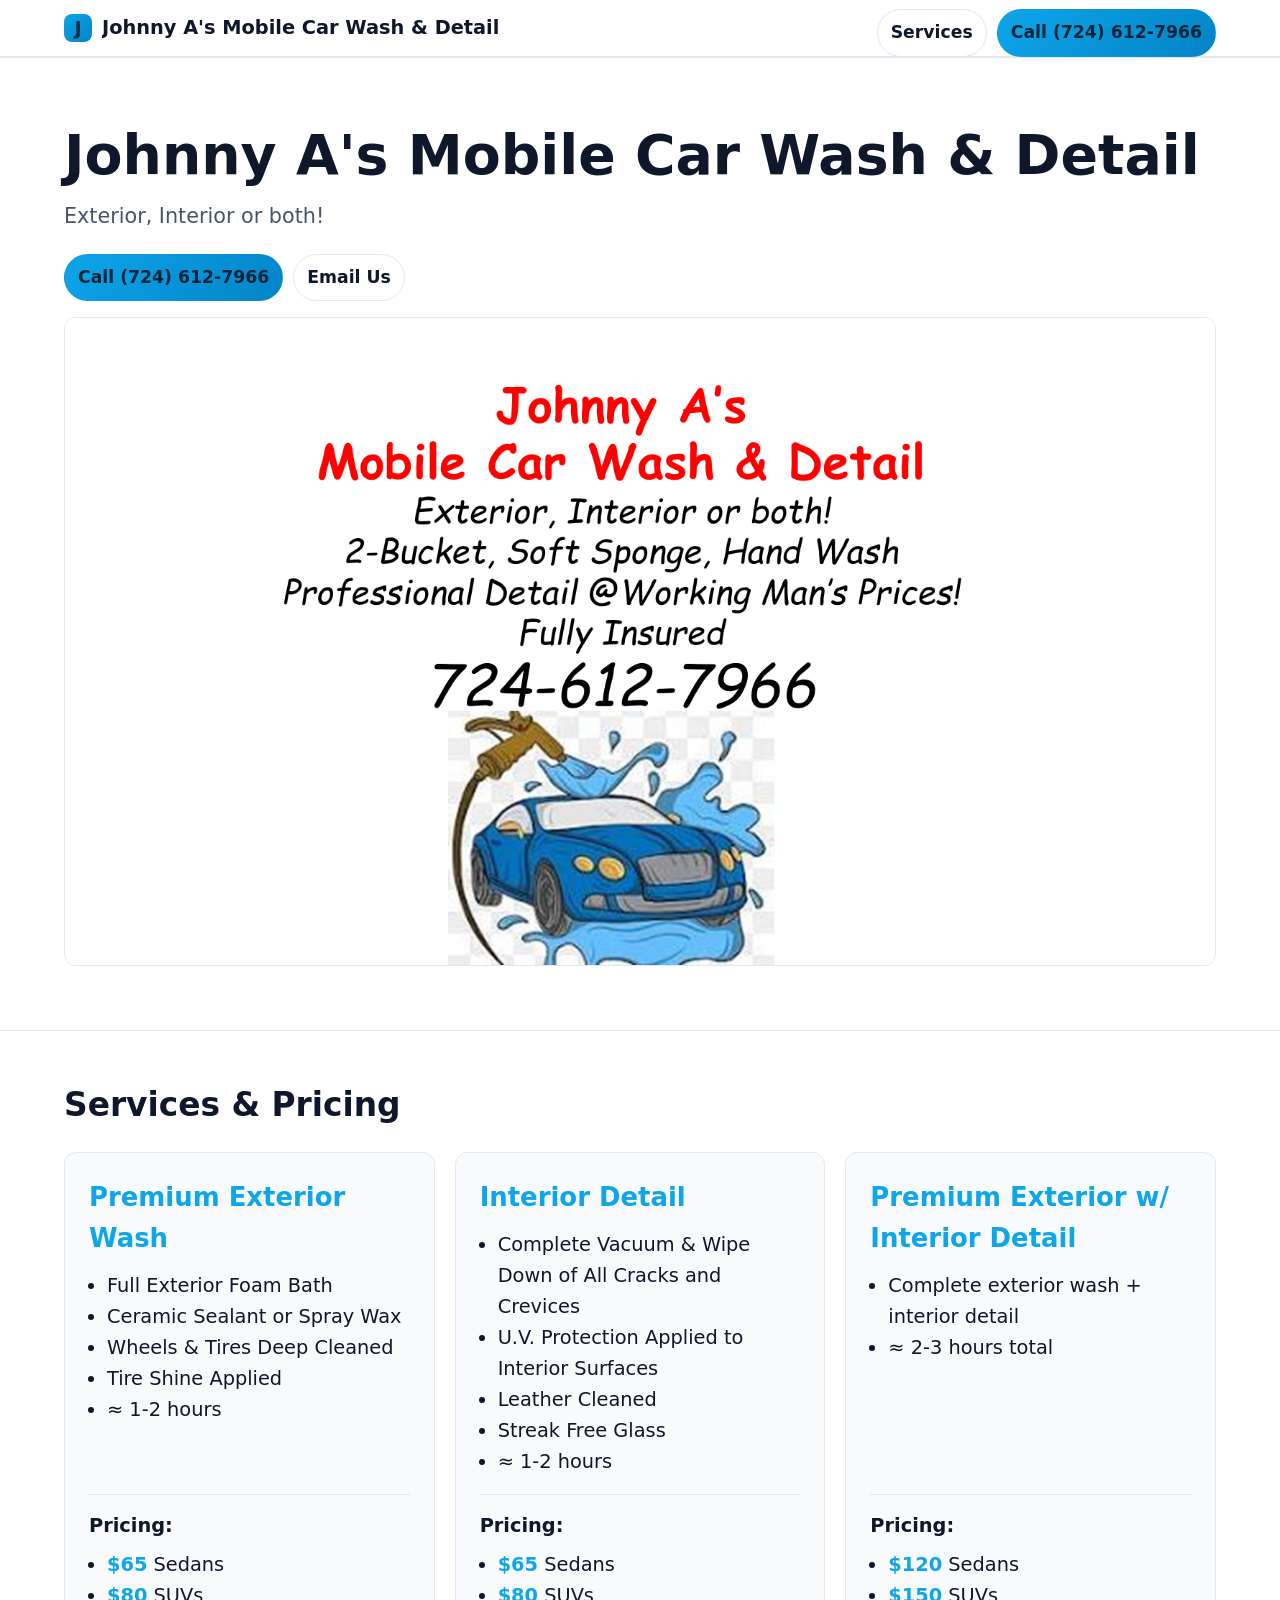
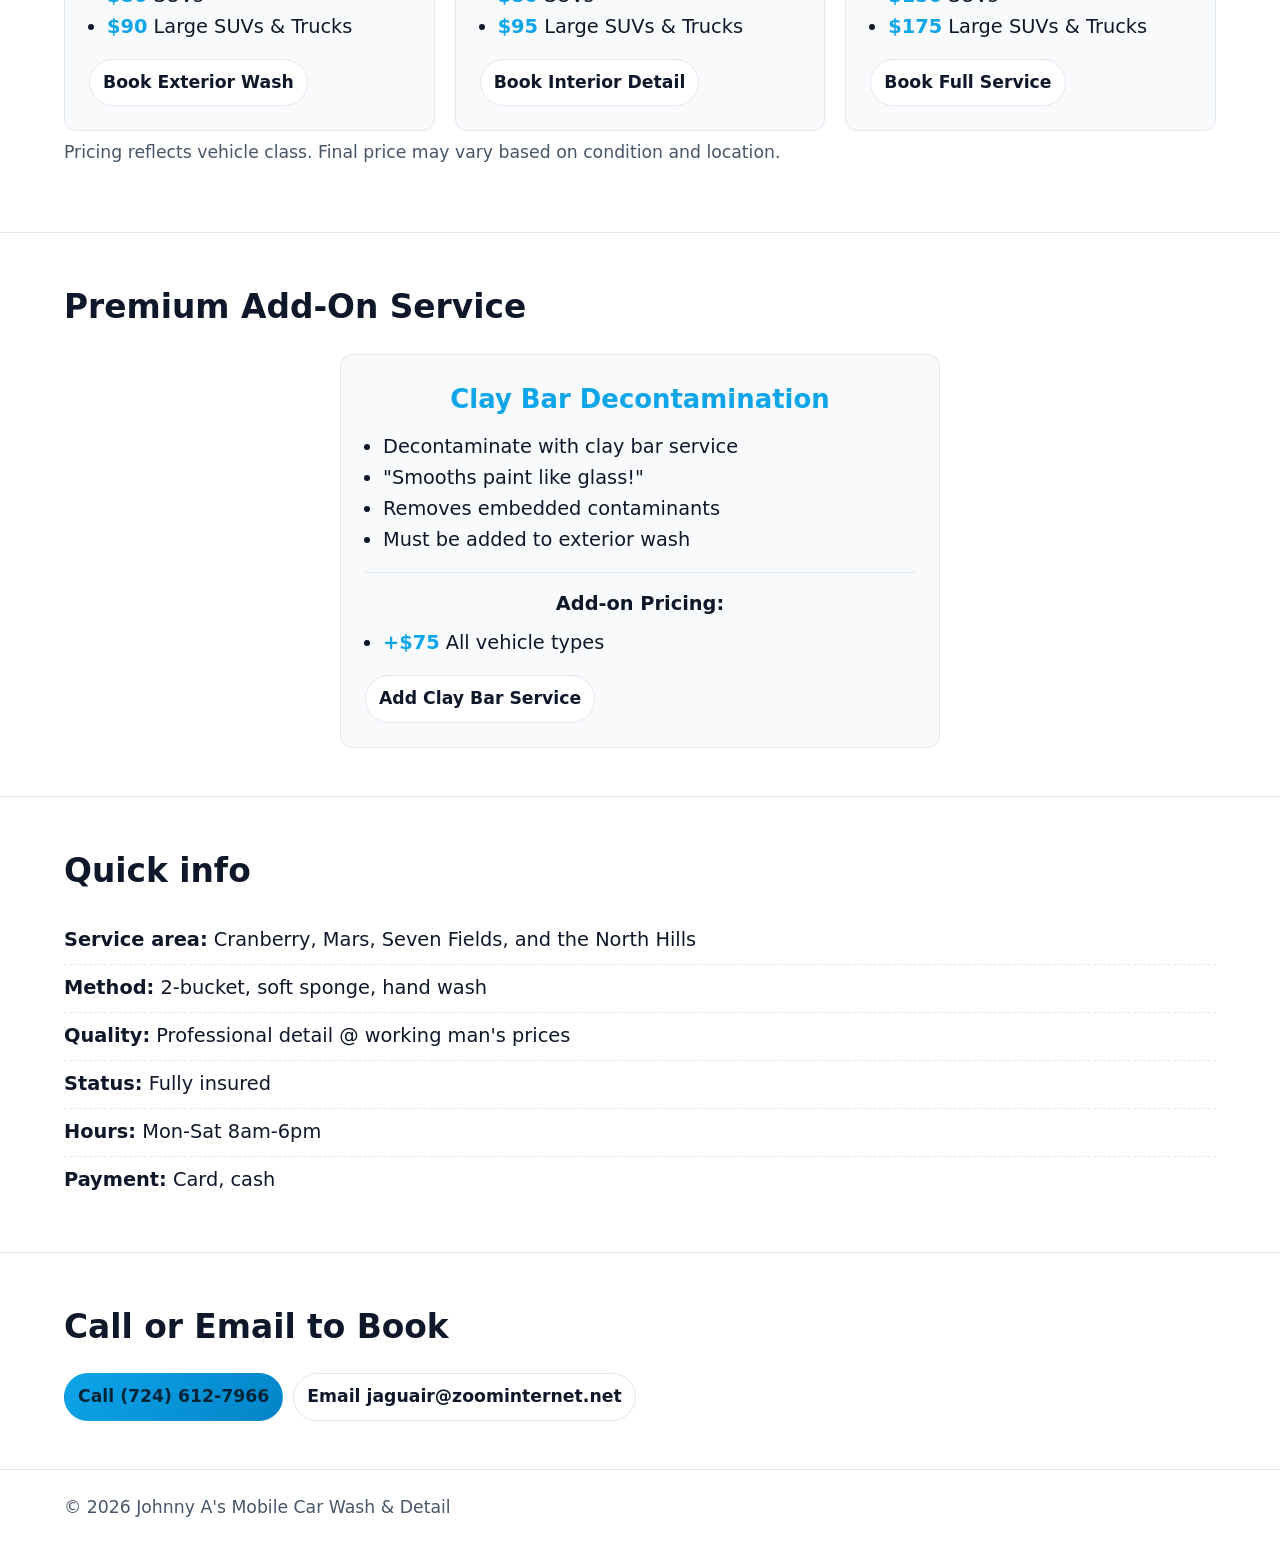
==== commit 80adc419: "Typo fixes" ====
--- a/index.html
+++ b/index.html
@@ -5,6 +5,56 @@
     <meta name="viewport" content="width=device-width, initial-scale=1" />
     <title>Johnny A's Mobile Car Wash & Detail</title>
     <meta name="description" content="Johnny A's Mobile Car Wash & Detail serving Cranberry, Mars, and Seven Fields. Exterior, interior, or both. Professional detail at working man's prices. Fully insured. Call 724-612-7966." />
+    <link rel="canonical" href="https://www.johnnyasmobilecarwashdetail.com/" />
+    <meta name="robots" content="index, follow" />
+    <meta property="og:type" content="website" />
+    <meta property="og:site_name" content="Johnny A's Mobile Car Wash & Detail" />
+    <meta property="og:title" content="Johnny A's Mobile Car Wash & Detail" />
+    <meta property="og:description" content="Johnny A's Mobile Car Wash & Detail serving Cranberry, Mars, and Seven Fields. Exterior, interior, or both. Professional detail at working man's prices. Fully insured. Call 724-612-7966." />
+    <meta property="og:url" content="https://www.johnnyasmobilecarwashdetail.com/" />
+    <meta property="og:image" content="https://www.johnnyasmobilecarwashdetail.com/logoimage.png" />
+    <meta name="twitter:card" content="summary_large_image" />
+    <meta name="twitter:title" content="Johnny A's Mobile Car Wash & Detail" />
+    <meta name="twitter:description" content="Johnny A's Mobile Car Wash & Detail serving Cranberry, Mars, and Seven Fields. Exterior, interior, or both. Professional detail at working man's prices. Fully insured. Call 724-612-7966." />
+    <meta name="twitter:image" content="https://www.johnnyasmobilecarwashdetail.com/logoimage.png" />
+    <script type="application/ld+json">
+      {
+        "@context": "https://schema.org",
+        "@type": "CarWash",
+        "name": "Johnny A's Mobile Car Wash & Detail",
+        "url": "https://www.johnnyasmobilecarwashdetail.com/",
+        "image": "https://www.johnnyasmobilecarwashdetail.com/logoimage.png",
+        "telephone": "+1-724-612-7966",
+        "email": "jaguair@zoominternet.net",
+        "areaServed": [
+          "Cranberry, PA",
+          "Mars, PA",
+          "Seven Fields, PA",
+          "North Hills, PA"
+        ],
+        "openingHoursSpecification": [
+          {
+            "@type": "OpeningHoursSpecification",
+            "dayOfWeek": [
+              "Monday",
+              "Tuesday",
+              "Wednesday",
+              "Thursday",
+              "Friday",
+              "Saturday"
+            ],
+            "opens": "08:00",
+            "closes": "18:00"
+          }
+        ],
+        "priceRange": "$$",
+        "makesOffer": [
+          {"@type":"Offer","itemOffered":{"@type":"Service","name":"Premium Exterior Wash"}},
+          {"@type":"Offer","itemOffered":{"@type":"Service","name":"Interior Detail"}},
+          {"@type":"Offer","itemOffered":{"@type":"Service","name":"Clay Bar Decontamination"}}
+        ]
+      }
+    </script>
     <link rel="stylesheet" href="styles.css" />
   </head>
   <body>
@@ -44,7 +94,7 @@
                 <li>Ceramic Sealant or Spray Wax</li>
                 <li>Wheels & Tires Deep Cleaned</li>
                 <li>Tire Shine Applied</li>
-                <li>≈ 1-1.5 hours</li>
+                <li>≈ 1-2 hours</li>
               </ul>
               <div class="card-pricing">
                 <strong style="display:block;margin-bottom:8px">Pricing:</strong>
@@ -63,7 +113,7 @@
                 <li>U.V. Protection Applied to Interior Surfaces</li>
                 <li>Leather Cleaned</li>
                 <li>Streak Free Glass</li>
-                <li>≈ 1-1.5 hours</li>
+                <li>≈ 1-2 hours</li>
               </ul>
               <div class="card-pricing">
                 <strong style="display:block;margin-bottom:8px">Pricing:</strong>
@@ -140,7 +190,7 @@
           <h2>Call or Email to Book</h2>
           <div class="cta">
             <a class="btn btn-primary" href="tel:+17246127966">Call (724) 612-7966</a>
-            <a class="btn btn-outline" href="mailto:jaguair@zoominternet.net?subject=Booking%20Request&body=Name%3A%0D%0APhone%3A%0D%0AVehicle%3A%0D%0APreferred%20date%2Ftime%3A%0D%0AServices%3A%0D%0ALocation%3A%0D%0A">Email jaguair@zoominternet.net</a>
+            <a class="btn btn-outline" href="mailto:jaguiar@zoominternet.net?subject=Booking%20Request&body=Name%3A%0D%0APhone%3A%0D%0AVehicle%3A%0D%0APreferred%20date%2Ftime%3A%0D%0AServices%3A%0D%0ALocation%3A%0D%0A">Email jaguair@zoominternet.net</a>
           </div>
         </div>
       </section>
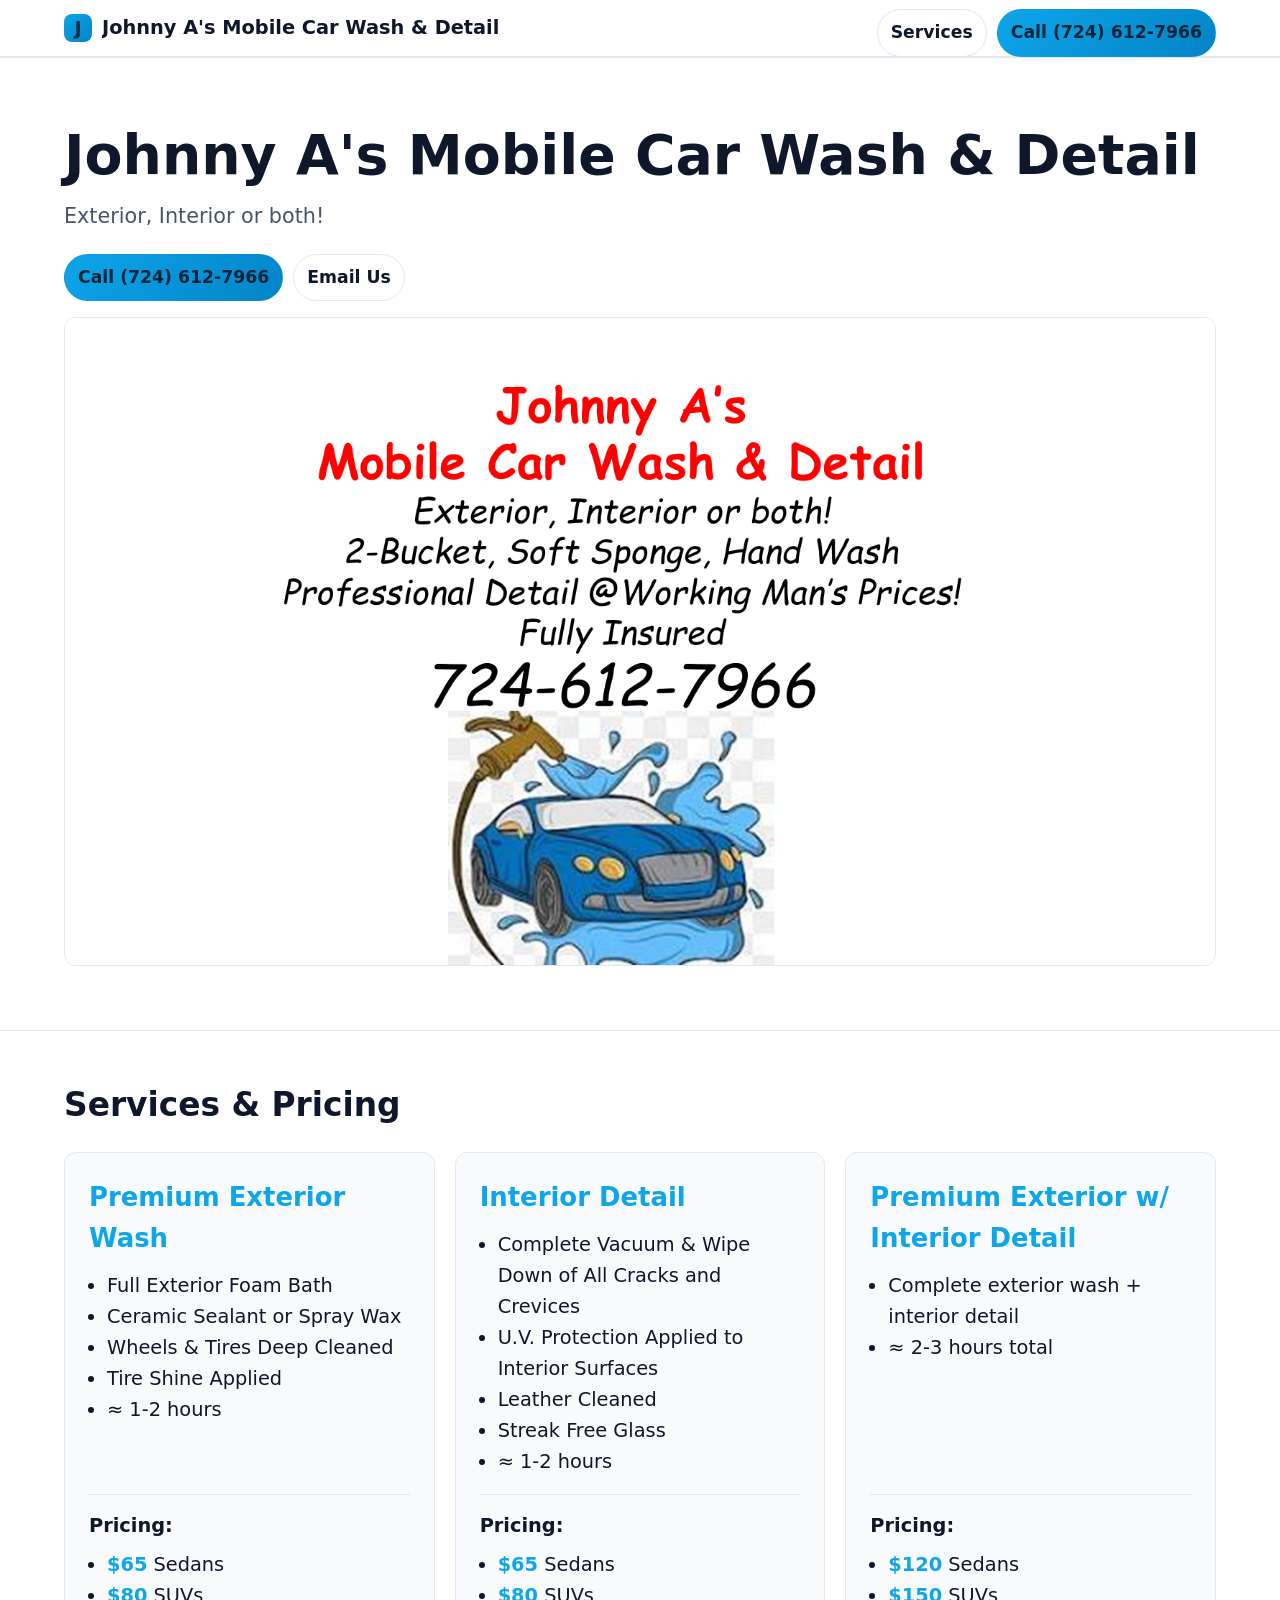
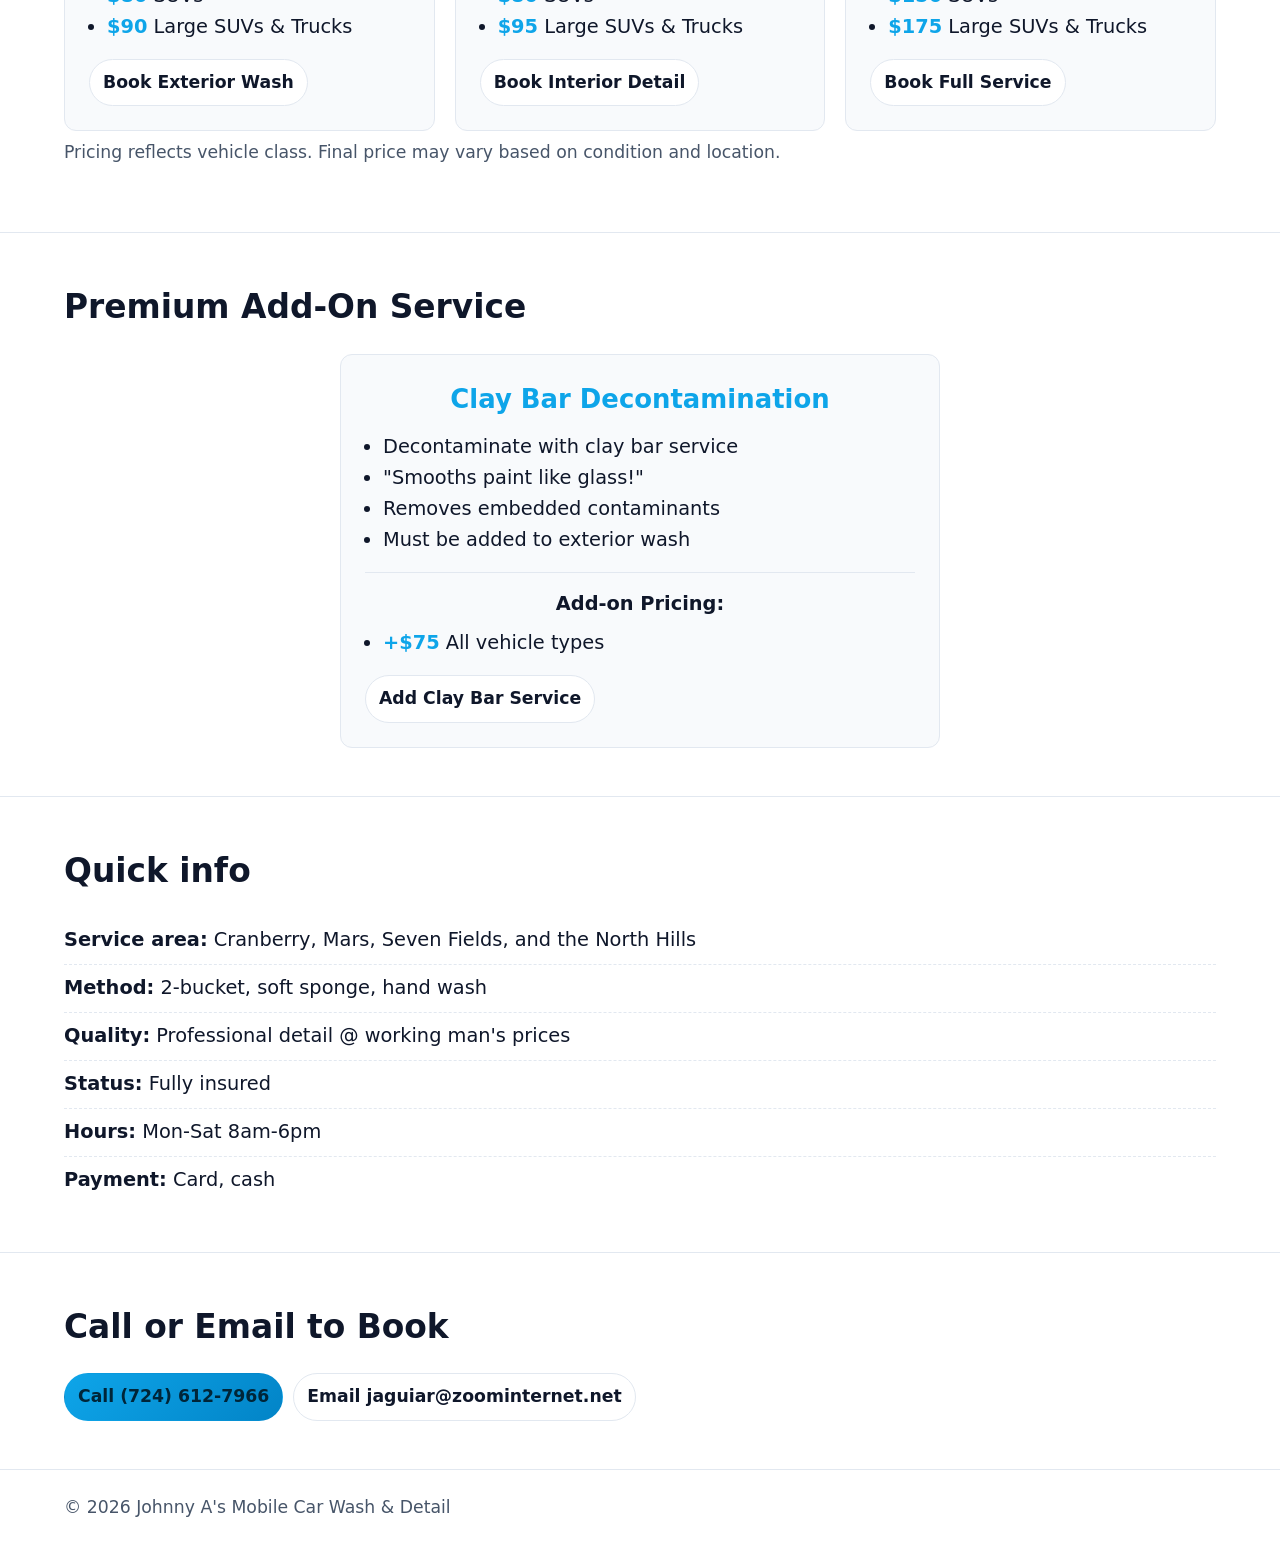
==== commit 4af4ae09: "Typo fixes" ====
--- a/index.html
+++ b/index.html
@@ -25,7 +25,7 @@
         "url": "https://www.johnnyasmobilecarwashdetail.com/",
         "image": "https://www.johnnyasmobilecarwashdetail.com/logoimage.png",
         "telephone": "+1-724-612-7966",
-        "email": "jaguair@zoominternet.net",
+        "email": "jaguiar@zoominternet.net",
         "areaServed": [
           "Cranberry, PA",
           "Mars, PA",
@@ -75,7 +75,7 @@
           <p class="lead">Exterior, Interior or both!</p>
            <div class="cta">
             <a class="btn btn-primary" href="tel:+17246127966">Call (724) 612-7966</a>
-            <a class="btn btn-outline" href="mailto:jaguair@zoominternet.net?subject=Booking%20Request&body=Name%3A%0D%0APhone%3A%0D%0AVehicle%3A%0D%0APreferred%20date%2Ftime%3A%0D%0AServices%20%28interior%2C%20exterior%2C%20or%20both%29%3A%0D%0ALocation%3A%0D%0A">Email Us</a>
+            <a class="btn btn-outline" href="mailto:jaguiar@zoominternet.net?subject=Booking%20Request&body=Name%3A%0D%0APhone%3A%0D%0AVehicle%3A%0D%0APreferred%20date%2Ftime%3A%0D%0AServices%20%28interior%2C%20exterior%2C%20or%20both%29%3A%0D%0ALocation%3A%0D%0A">Email Us</a>
           </div>
            <div class="hero-media">
              <img src="logoimage.png" alt="Freshly detailed car with water beading" class="hero-image" loading="lazy" width="960" height="540" />
@@ -190,7 +190,7 @@
           <h2>Call or Email to Book</h2>
           <div class="cta">
             <a class="btn btn-primary" href="tel:+17246127966">Call (724) 612-7966</a>
-            <a class="btn btn-outline" href="mailto:jaguiar@zoominternet.net?subject=Booking%20Request&body=Name%3A%0D%0APhone%3A%0D%0AVehicle%3A%0D%0APreferred%20date%2Ftime%3A%0D%0AServices%3A%0D%0ALocation%3A%0D%0A">Email jaguair@zoominternet.net</a>
+            <a class="btn btn-outline" href="mailto:jaguiar@zoominternet.net?subject=Booking%20Request&body=Name%3A%0D%0APhone%3A%0D%0AVehicle%3A%0D%0APreferred%20date%2Ftime%3A%0D%0AServices%3A%0D%0ALocation%3A%0D%0A">Email jaguiar@zoominternet.net</a>
           </div>
         </div>
       </section>
